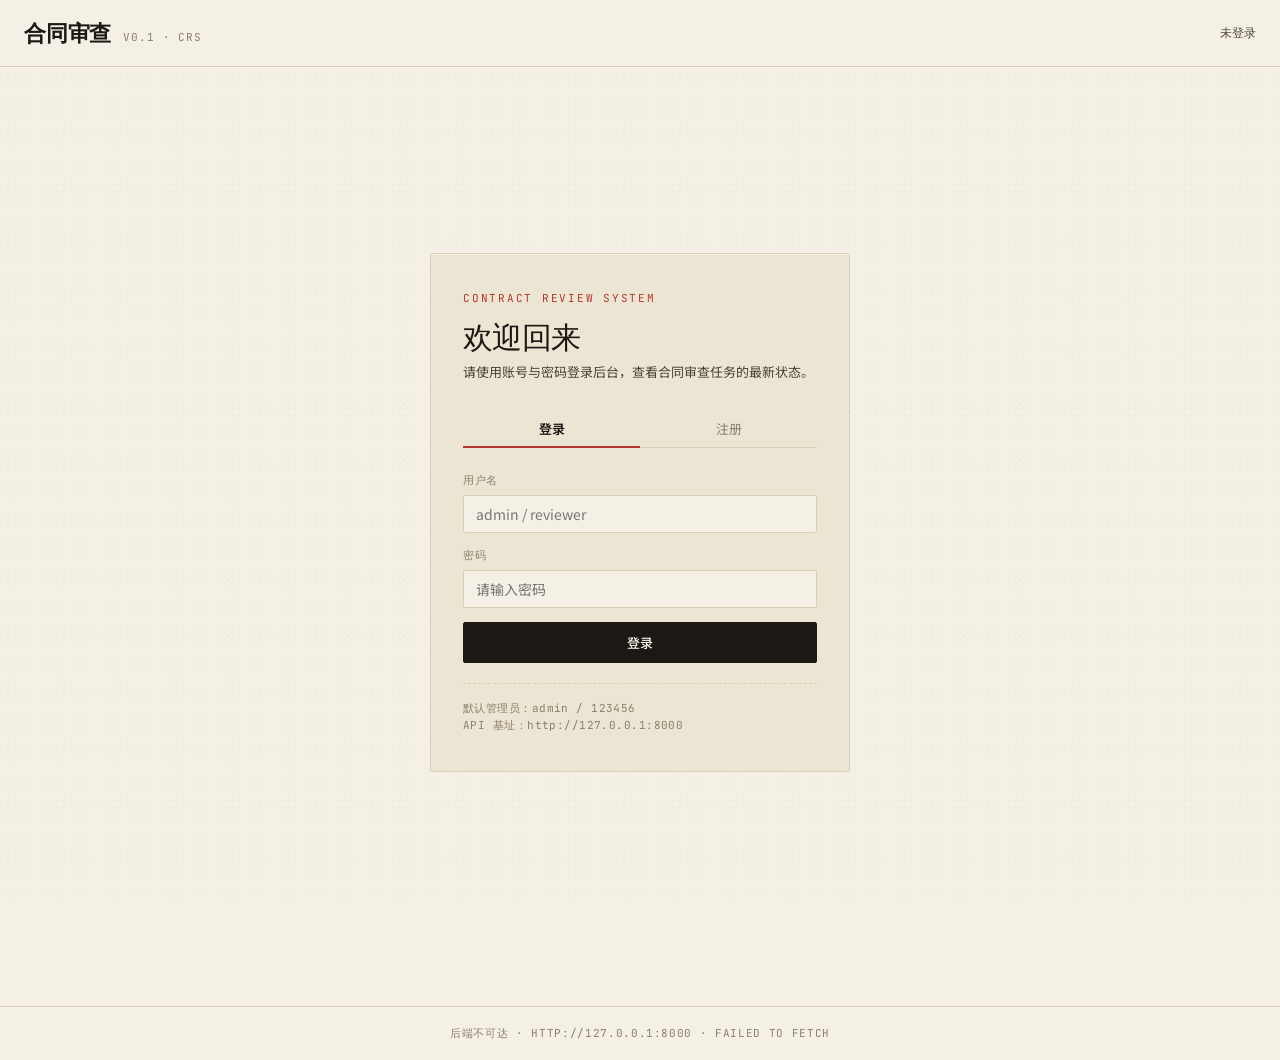
==== frontend/index.html @ 8ab45d3a "feat: add frontend UI, mock success approvals, prompt loader and docs alignment" ====
<!DOCTYPE html>
<html lang="zh-CN">
<head>
  <meta charset="UTF-8" />
  <meta name="viewport" content="width=device-width, initial-scale=1, viewport-fit=cover" />
  <title>合同审查审批系统 · Contract Review</title>
  <meta name="description" content="合同审查审批系统的演示前端，对接 FastAPI 后端的全部接口。" />
  <link rel="icon" href="data:image/svg+xml;utf8,<svg xmlns='http://www.w3.org/2000/svg' viewBox='0 0 64 64'><rect width='64' height='64' fill='%23f5f0e6'/><text x='50%25' y='54%25' text-anchor='middle' font-family='Georgia,serif' font-size='40' font-style='italic' fill='%23b1382c'>C</text></svg>" />
  <link rel="stylesheet" href="styles.css" />
</head>
<body>
  <header id="app-header" class="app-header"></header>

  <main id="app-main" class="app-main"></main>

  <div id="toast-host" class="toast-host"></div>

  <footer id="app-footer" class="app-footer">加载中…</footer>

  <script src="api.js"></script>
  <script src="app.js"></script>
</body>
</html>
---- frontend/styles.css ----
/* 合同审查审批系统 · 编辑设计风格
 * 衬线标题（Fraunces）+ 等宽数据（JetBrains Mono）+ 米白纸张底 + 朱砂红重点
 */
@import url('https://fonts.googleapis.com/css2?family=Fraunces:opsz,wght@9..144,400;9..144,500;9..144,600&family=JetBrains+Mono:wght@400;500;600&family=Noto+Sans+SC:wght@300;400;500;600;700&display=swap');
:root {
  --paper: #f5f0e6;
  --paper-deep: #ece5d3;
  --paper-rule: #d8cfb8;
  --ink: #1d1814;
  --ink-soft: #4a423a;
  --ink-mute: #8a7f6e;
  --ink-faint: #b8ad96;
  --vermilion: #b1382c;
  --vermilion-soft: #e9d4cf;
  --ochre: #b8852b;
  --celadon: #5a7a4a;
  --indigo: #2a3a5a;
  --font-display: 'Fraunces', 'Noto Serif SC', Georgia, serif;
  --font-body: 'Noto Sans SC', -apple-system, BlinkMacSystemFont, 'Segoe UI', sans-serif;
  --font-mono: 'JetBrains Mono', 'SF Mono', Consolas, monospace;
  --max-width: 1280px;
  --radius: 2px;
  --gutter: 24px;
}
* { box-sizing: border-box; margin: 0; padding: 0; }
html, body {
  height: 100%;
  font-family: var(--font-body);
  font-size: 14px;
  line-height: 1.55;
  color: var(--ink);
  background: var(--paper);
  -webkit-font-smoothing: antialiased;
  -moz-osx-font-smoothing: grayscale;
}
body::before {
  content: '';
  position: fixed;
  inset: 0;
  pointer-events: none;
  z-index: 0;
  background-image:
    radial-gradient(circle at 20% 30%, rgba(29, 24, 20, 0.025) 1px, transparent 1px),
    radial-gradient(circle at 70% 80%, rgba(29, 24, 20, 0.02) 1px, transparent 1px);
  background-size: 7px 7px, 11px 11px;
}
/* ===================== 顶部 Header ===================== */
.app-header {
  position: sticky;
  top: 0;
  z-index: 50;
  background: var(--paper);
  border-bottom: 1px solid var(--paper-rule);
  backdrop-filter: blur(8px);
}
.app-header__inner {
  max-width: var(--max-width);
  margin: 0 auto;
  padding: 16px var(--gutter);
  display: flex;
  align-items: center;
  gap: 24px;
}
.brand {
  display: flex;
  align-items: baseline;
  gap: 12px;
  text-decoration: none;
  color: var(--ink);
}
.brand__mark {
  font-family: var(--font-display);
  font-weight: 600;
  font-size: 22px;
  letter-spacing: -0.01em;
}
.brand__sub {
  font-family: var(--font-mono);
  font-size: 11px;
  color: var(--ink-mute);
  letter-spacing: 0.08em;
  text-transform: uppercase;
}
.nav {
  display: flex;
  gap: 4px;
  margin-left: 16px;
}
.nav__item {
  font-family: var(--font-body);
  font-size: 13px;
  font-weight: 500;
  color: var(--ink-soft);
  background: transparent;
  border: none;
  padding: 8px 14px;
  cursor: pointer;
  border-radius: var(--radius);
  transition: all 0.18s ease;
  position: relative;
}
.nav__item:hover { color: var(--ink); background: var(--paper-deep); }
.nav__item.is-active {
  color: var(--ink);
  font-weight: 600;
}
.nav__item.is-active::after {
  content: '';
  position: absolute;
  left: 14px;
  right: 14px;
  bottom: -1px;
  height: 2px;
  background: var(--vermilion);
}
.header-actions {
  margin-left: auto;
  display: flex;
  align-items: center;
  gap: 12px;
  font-size: 12px;
  color: var(--ink-soft);
}
.header-actions .who {
  font-family: var(--font-mono);
  color: var(--ink-soft);
}
.header-actions .who strong { color: var(--ink); font-weight: 600; }

/* ===================== 通用按钮 ===================== */
.btn {
  display: inline-flex;
  align-items: center;
  gap: 6px;
  font-family: var(--font-body);
  font-size: 13px;
  font-weight: 500;
  padding: 7px 14px;
  border-radius: var(--radius);
  cursor: pointer;
  border: 1px solid var(--paper-rule);
  background: var(--paper-deep);
  color: var(--ink);
  transition: all 0.18s ease;
  white-space: nowrap;
}
.btn:hover { background: var(--paper-rule); }
.btn:disabled { opacity: 0.5; cursor: not-allowed; }
.btn--primary {
  background: var(--ink);
  color: var(--paper);
  border-color: var(--ink);
}
.btn--primary:hover { background: var(--vermilion); border-color: var(--vermilion); }
.btn--ghost { background: transparent; border-color: transparent; }
.btn--ghost:hover { background: var(--paper-deep); }
.btn--danger {
  background: transparent;
  color: var(--vermilion);
  border-color: var(--vermilion-soft);
}
.btn--danger:hover { background: var(--vermilion); color: var(--paper); }
.btn--sm { padding: 4px 10px; font-size: 12px; }
/* ===================== 主区 ===================== */
.app-main {
  position: relative;
  z-index: 1;
  max-width: var(--max-width);
  margin: 0 auto;
  padding: 32px var(--gutter) 80px;
}
.page-header {
  display: flex;
  align-items: flex-end;
  justify-content: space-between;
  gap: 24px;
  margin-bottom: 28px;
  padding-bottom: 18px;
  border-bottom: 1px solid var(--paper-rule);
}
.page-header__title {
  font-family: var(--font-display);
  font-weight: 500;
  font-size: 32px;
  letter-spacing: -0.02em;
  line-height: 1.15;
}
.page-header__title em {
  font-style: italic;
  color: var(--vermilion);
  font-weight: 400;
}
.page-header__meta {
  font-family: var(--font-mono);
  font-size: 11px;
  color: var(--ink-mute);
  letter-spacing: 0.06em;
  text-transform: uppercase;
  margin-bottom: 6px;
}
.page-header__sub {
  margin-top: 10px;
  color: var(--ink-soft);
  font-size: 14px;
  max-width: 640px;
}
.page-header__actions {
  display: flex;
  gap: 8px;
  flex-shrink: 0;
}

/* ===================== 卡片/分区 ===================== */
.panel {
  background: var(--paper-deep);
  border: 1px solid var(--paper-rule);
  border-radius: var(--radius);
  padding: 20px 22px;
  margin-bottom: 18px;
}
.panel__title {
  font-family: var(--font-display);
  font-weight: 500;
  font-size: 16px;
  margin-bottom: 12px;
  letter-spacing: -0.01em;
}
.panel__hint {
  color: var(--ink-mute);
  font-size: 12px;
  margin-bottom: 14px;
}
.divider {
  height: 1px;
  background: var(--paper-rule);
  margin: 18px 0;
  border: 0;
}

/* ===================== 表单 ===================== */
.field {
  display: flex;
  flex-direction: column;
  gap: 6px;
  margin-bottom: 14px;
}
.field__label {
  font-family: var(--font-mono);
  font-size: 11px;
  color: var(--ink-mute);
  letter-spacing: 0.06em;
  text-transform: uppercase;
}
.field__input,
.field__select,
.field__textarea {
  font-family: var(--font-body);
  font-size: 14px;
  padding: 8px 12px;
  background: var(--paper);
  border: 1px solid var(--paper-rule);
  border-radius: var(--radius);
  color: var(--ink);
  outline: none;
  transition: border-color 0.18s ease;
}
.field__input:focus,
.field__select:focus,
.field__textarea:focus {
  border-color: var(--ink);
}
.field__textarea { resize: vertical; min-height: 72px; font-family: var(--font-mono); font-size: 13px; }
.field-row {
  display: grid;
  grid-template-columns: repeat(auto-fit, minmax(180px, 1fr));
  gap: 12px;
}

/* ===================== 表格 ===================== */
.table-wrap {
  border: 1px solid var(--paper-rule);
  border-radius: var(--radius);
  overflow: hidden;
  background: var(--paper);
}
.table {
  width: 100%;
  border-collapse: collapse;
  font-size: 13px;
}
.table thead th {
  text-align: left;
  font-family: var(--font-mono);
  font-size: 11px;
  font-weight: 500;
  letter-spacing: 0.08em;
  text-transform: uppercase;
  color: var(--ink-mute);
  padding: 12px 14px;
  background: var(--paper-deep);
  border-bottom: 1px solid var(--paper-rule);
}
.table tbody td {
  padding: 12px 14px;
  border-bottom: 1px solid var(--paper-rule);
  vertical-align: top;
}
.table tbody tr:last-child td { border-bottom: 0; }
.table tbody tr:hover td { background: var(--paper-deep); }
.table .mono { font-family: var(--font-mono); font-size: 12px; }
.table .actions { display: flex; gap: 6px; justify-content: flex-end; }
.table .empty {
  text-align: center;
  color: var(--ink-mute);
  padding: 32px 14px;
  font-style: italic;
}
/* ===================== 状态标签 ===================== */
.tag {
  display: inline-flex;
  align-items: center;
  gap: 4px;
  padding: 2px 8px;
  font-family: var(--font-mono);
  font-size: 11px;
  letter-spacing: 0.04em;
  border-radius: var(--radius);
  border: 1px solid currentColor;
  background: transparent;
  font-weight: 500;
  white-space: nowrap;
}
.tag--pending    { color: var(--ink-mute); }
.tag--parsing    { color: var(--indigo); }
.tag--reviewing  { color: var(--ochre); }
.tag--done       { color: var(--celadon); }
.tag--blocked    { color: var(--vermilion); background: var(--vermilion-soft); border-color: var(--vermilion); }
.tag--high       { color: var(--vermilion); background: var(--vermilion-soft); border-color: var(--vermilion); }
.tag--medium     { color: var(--ochre); border-color: var(--ochre); }
.tag--low        { color: var(--celadon); border-color: var(--celadon); }
.tag--not_written { color: var(--ink-mute); }
.tag--writing    { color: var(--indigo); }
.tag--success    { color: var(--celadon); border-color: var(--celadon); }
.tag--failed     { color: var(--vermilion); border-color: var(--vermilion); }
.tag--enabled    { color: var(--celadon); border-color: var(--celadon); }
.tag--disabled   { color: var(--ink-mute); }

/* ===================== Toast ===================== */
.toast-host {
  position: fixed;
  top: 76px;
  right: 24px;
  z-index: 100;
  display: flex;
  flex-direction: column;
  gap: 8px;
  pointer-events: none;
}
.toast {
  pointer-events: auto;
  background: var(--ink);
  color: var(--paper);
  font-size: 13px;
  padding: 10px 16px;
  border-radius: var(--radius);
  box-shadow: 0 4px 20px rgba(29, 24, 20, 0.18);
  max-width: 360px;
  animation: toastIn 0.22s ease;
}
.toast--error { background: var(--vermilion); }
.toast--success { background: var(--celadon); }
@keyframes toastIn {
  from { transform: translateY(-8px); opacity: 0; }
  to   { transform: translateY(0); opacity: 1; }
}
/* ===================== 抽屉/详情 ===================== */
.drawer-mask {
  position: fixed;
  inset: 0;
  background: rgba(29, 24, 20, 0.32);
  z-index: 60;
  display: none;
  animation: maskIn 0.2s ease;
}
.drawer-mask.is-open { display: block; }
@keyframes maskIn { from { opacity: 0; } to { opacity: 1; } }

.drawer {
  position: fixed;
  top: 0;
  right: 0;
  bottom: 0;
  width: min(720px, 100%);
  background: var(--paper);
  border-left: 1px solid var(--paper-rule);
  z-index: 70;
  display: none;
  flex-direction: column;
  animation: drawerIn 0.26s cubic-bezier(0.2, 0.8, 0.2, 1);
}
.drawer.is-open { display: flex; }
@keyframes drawerIn {
  from { transform: translateX(40px); opacity: 0; }
  to   { transform: translateX(0); opacity: 1; }
}
.drawer__head {
  padding: 20px 24px 16px;
  border-bottom: 1px solid var(--paper-rule);
  display: flex;
  align-items: flex-start;
  gap: 16px;
}
.drawer__head h2 {
  font-family: var(--font-display);
  font-size: 22px;
  font-weight: 500;
  letter-spacing: -0.01em;
  margin-bottom: 4px;
}
.drawer__head .meta {
  font-family: var(--font-mono);
  font-size: 11px;
  color: var(--ink-mute);
  letter-spacing: 0.06em;
  text-transform: uppercase;
}
.drawer__close {
  margin-left: auto;
  background: transparent;
  border: 1px solid var(--paper-rule);
  width: 32px;
  height: 32px;
  border-radius: var(--radius);
  cursor: pointer;
  font-size: 16px;
  color: var(--ink-soft);
  display: flex;
  align-items: center;
  justify-content: center;
}
.drawer__close:hover { background: var(--paper-deep); color: var(--ink); }
.drawer__body {
  flex: 1;
  overflow-y: auto;
  padding: 20px 24px 32px;
}
.drawer__section {
  margin-bottom: 24px;
  padding-bottom: 18px;
  border-bottom: 1px solid var(--paper-rule);
}
.drawer__section:last-child { border-bottom: 0; }
.drawer__section h3 {
  font-family: var(--font-display);
  font-size: 15px;
  font-weight: 500;
  margin-bottom: 12px;
  letter-spacing: -0.01em;
}
.kv {
  display: grid;
  grid-template-columns: 130px 1fr;
  gap: 8px 16px;
  font-size: 13px;
}
.kv dt {
  font-family: var(--font-mono);
  font-size: 11px;
  color: var(--ink-mute);
  letter-spacing: 0.06em;
  text-transform: uppercase;
}
.kv dd { color: var(--ink); word-break: break-word; }
.kv dd .mono { font-family: var(--font-mono); font-size: 12px; color: var(--ink-soft); }
/* 解析字段卡片 */
.field-grid {
  display: grid;
  grid-template-columns: repeat(auto-fill, minmax(280px, 1fr));
  gap: 12px;
}
.field-card {
  background: var(--paper-deep);
  border: 1px solid var(--paper-rule);
  padding: 12px 14px;
  border-radius: var(--radius);
}
.field-card__label {
  font-family: var(--font-mono);
  font-size: 10px;
  color: var(--ink-mute);
  letter-spacing: 0.08em;
  text-transform: uppercase;
  margin-bottom: 6px;
}
.field-card__value {
  font-size: 13px;
  color: var(--ink);
  margin-bottom: 6px;
  word-break: break-word;
  min-height: 18px;
}
.field-card__value.is-missing { color: var(--ink-faint); font-style: italic; }
.field-card__meta {
  font-family: var(--font-mono);
  font-size: 11px;
  color: var(--ink-mute);
  display: flex;
  justify-content: space-between;
  border-top: 1px dashed var(--paper-rule);
  padding-top: 6px;
  margin-top: 6px;
}
.field-card__raw {
  font-family: var(--font-mono);
  font-size: 11px;
  color: var(--ink-soft);
  margin-top: 4px;
  line-height: 1.4;
  max-height: 60px;
  overflow: hidden;
  text-overflow: ellipsis;
  display: -webkit-box;
  -webkit-line-clamp: 3;
  -webkit-box-orient: vertical;
}

/* ===================== 登录页 ===================== */
.login-screen {
  min-height: calc(100vh - 73px);
  display: flex;
  align-items: center;
  justify-content: center;
  padding: 40px 24px;
}
.login-card {
  width: 100%;
  max-width: 420px;
  background: var(--paper-deep);
  border: 1px solid var(--paper-rule);
  padding: 36px 32px;
  border-radius: var(--radius);
  box-shadow: 0 1px 0 rgba(255,255,255,0.4) inset;
}
.login-card__eyebrow {
  font-family: var(--font-mono);
  font-size: 11px;
  letter-spacing: 0.16em;
  text-transform: uppercase;
  color: var(--vermilion);
  margin-bottom: 14px;
}
.login-card h1 {
  font-family: var(--font-display);
  font-weight: 500;
  font-size: 30px;
  letter-spacing: -0.02em;
  line-height: 1.1;
  margin-bottom: 8px;
}
.login-card p {
  color: var(--ink-soft);
  font-size: 13px;
  margin-bottom: 28px;
}
.login-card .btn { width: 100%; justify-content: center; padding: 10px 14px; }
.login-meta {
  font-family: var(--font-mono);
  font-size: 11px;
  color: var(--ink-mute);
  margin-top: 20px;
  padding-top: 16px;
  border-top: 1px dashed var(--paper-rule);
  letter-spacing: 0.04em;
  line-height: 1.6;
}
.login-tabs {
  display: flex;
  gap: 0;
  margin-bottom: 24px;
  border-bottom: 1px solid var(--paper-rule);
}
.login-tab {
  flex: 1;
  text-align: center;
  font-family: var(--font-body);
  font-size: 13px;
  padding: 8px 0;
  background: transparent;
  border: none;
  cursor: pointer;
  color: var(--ink-mute);
  border-bottom: 2px solid transparent;
  margin-bottom: -1px;
}
.login-tab.is-active { color: var(--ink); border-bottom-color: var(--vermilion); font-weight: 600; }
/* ===================== 任务工具栏 ===================== */
.task-toolbar {
  display: flex;
  gap: 10px;
  align-items: center;
  margin-bottom: 16px;
  flex-wrap: wrap;
}
.task-toolbar .seg {
  display: inline-flex;
  border: 1px solid var(--paper-rule);
  border-radius: var(--radius);
  overflow: hidden;
}
.task-toolbar .seg button {
  font-family: var(--font-mono);
  font-size: 11px;
  letter-spacing: 0.06em;
  text-transform: uppercase;
  background: var(--paper);
  color: var(--ink-mute);
  border: none;
  padding: 7px 12px;
  cursor: pointer;
}
.task-toolbar .seg button.is-active {
  background: var(--ink);
  color: var(--paper);
}
.task-toolbar .seg button + button { border-left: 1px solid var(--paper-rule); }
.task-toolbar .spacer { flex: 1; }

/* ===================== Loading & 空 ===================== */
.loading {
  display: inline-block;
  width: 14px;
  height: 14px;
  border: 2px solid var(--paper-rule);
  border-top-color: var(--ink);
  border-radius: 50%;
  animation: spin 0.8s linear infinite;
}
@keyframes spin { to { transform: rotate(360deg); } }
.empty-state {
  padding: 64px 24px;
  text-align: center;
  color: var(--ink-mute);
  font-style: italic;
}
.empty-state h3 {
  font-family: var(--font-display);
  font-style: normal;
  font-size: 18px;
  font-weight: 500;
  color: var(--ink-soft);
  margin-bottom: 6px;
}

/* ===================== Modal ===================== */
.modal-mask {
  position: fixed; inset: 0;
  background: rgba(29, 24, 20, 0.4);
  z-index: 80;
  display: none;
  align-items: center;
  justify-content: center;
  padding: 24px;
}
.modal-mask.is-open { display: flex; }
.modal {
  background: var(--paper);
  border: 1px solid var(--paper-rule);
  border-radius: var(--radius);
  width: 100%;
  max-width: 520px;
  padding: 24px 26px;
  box-shadow: 0 24px 60px rgba(29, 24, 20, 0.25);
  animation: modalIn 0.2s ease;
}
@keyframes modalIn { from { transform: translateY(10px); opacity: 0; } to { transform: translateY(0); opacity: 1; } }
.modal h2 {
  font-family: var(--font-display);
  font-size: 20px;
  font-weight: 500;
  margin-bottom: 6px;
}
.modal p {
  color: var(--ink-soft);
  margin-bottom: 18px;
  font-size: 13px;
}
.modal .actions {
  display: flex;
  justify-content: flex-end;
  gap: 8px;
  margin-top: 16px;
}

/* ===================== 页脚 ===================== */
.app-footer {
  border-top: 1px solid var(--paper-rule);
  padding: 18px var(--gutter);
  text-align: center;
  font-family: var(--font-mono);
  font-size: 11px;
  color: var(--ink-mute);
  letter-spacing: 0.06em;
  text-transform: uppercase;
}

/* ===================== 响应式 ===================== */
@media (max-width: 720px) {
  .app-header__inner { flex-wrap: wrap; padding: 12px 16px; gap: 12px; }
  .nav { order: 3; width: 100%; overflow-x: auto; margin-left: 0; }
  .nav__item { padding: 6px 10px; font-size: 12px; }
  .header-actions .who { display: none; }
  .app-main { padding: 24px 16px 60px; }
  .page-header { flex-direction: column; align-items: flex-start; gap: 12px; }
  .page-header__title { font-size: 26px; }
  .drawer { width: 100%; }
  .kv { grid-template-columns: 1fr; gap: 4px 0; }
  .kv dd { margin-bottom: 8px; }
  .field-grid { grid-template-columns: 1fr; }
}
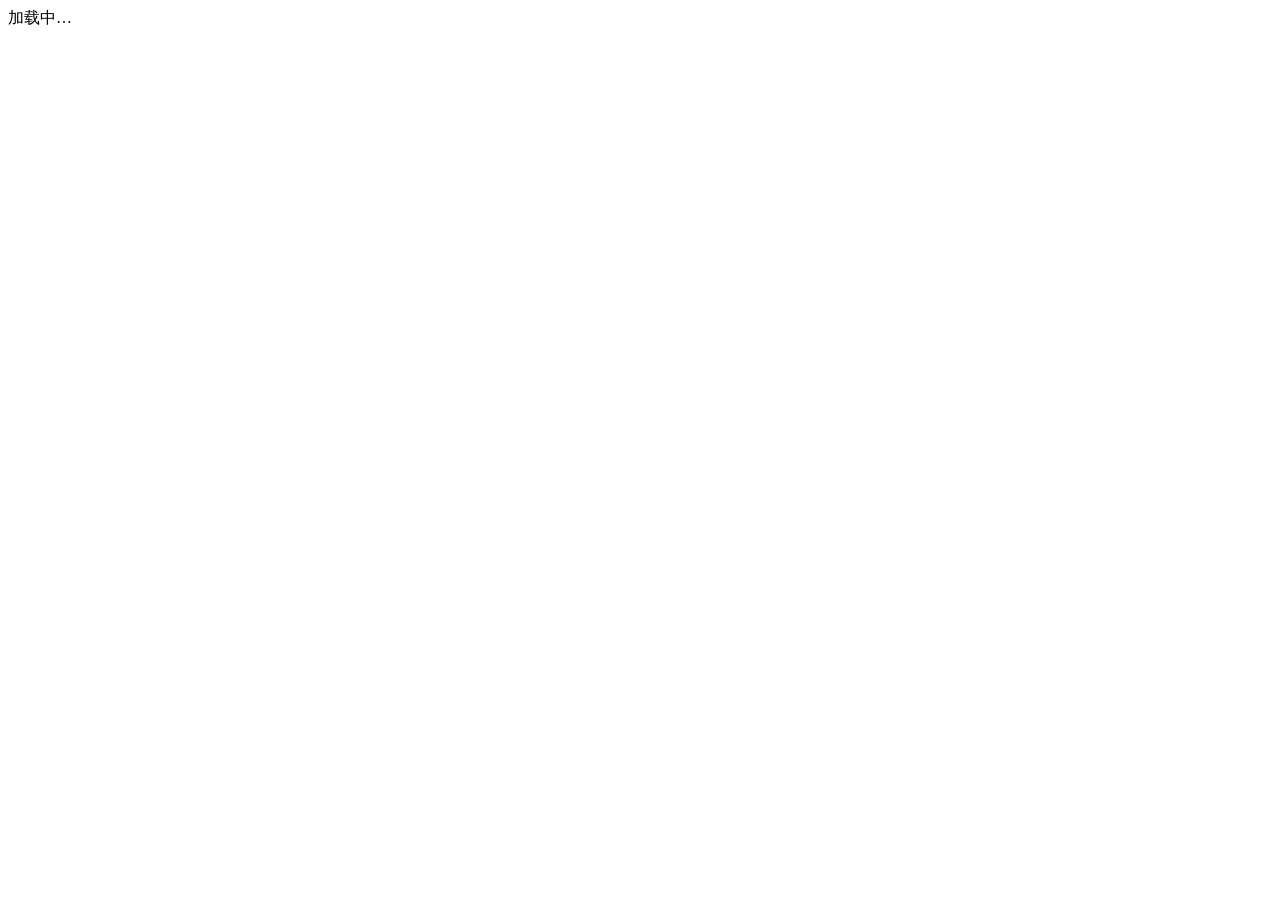
==== commit 51bb438d: "fix: use /static/ absolute path for frontend assets" ====
--- a/frontend/index.html
+++ b/frontend/index.html
@@ -6,7 +6,7 @@
   <title>合同审查审批系统 · Contract Review</title>
   <meta name="description" content="合同审查审批系统的演示前端，对接 FastAPI 后端的全部接口。" />
   <link rel="icon" href="data:image/svg+xml;utf8,<svg xmlns='http://www.w3.org/2000/svg' viewBox='0 0 64 64'><rect width='64' height='64' fill='%23f5f0e6'/><text x='50%25' y='54%25' text-anchor='middle' font-family='Georgia,serif' font-size='40' font-style='italic' fill='%23b1382c'>C</text></svg>" />
-  <link rel="stylesheet" href="styles.css" />
+  <link rel="stylesheet" href="/static/styles.css" />
 </head>
 <body>
   <header id="app-header" class="app-header"></header>
@@ -17,7 +17,7 @@
 
   <footer id="app-footer" class="app-footer">加载中…</footer>
 
-  <script src="api.js"></script>
-  <script src="app.js"></script>
+  <script src="/static/api.js"></script>
+  <script src="/static/app.js"></script>
 </body>
 </html>
